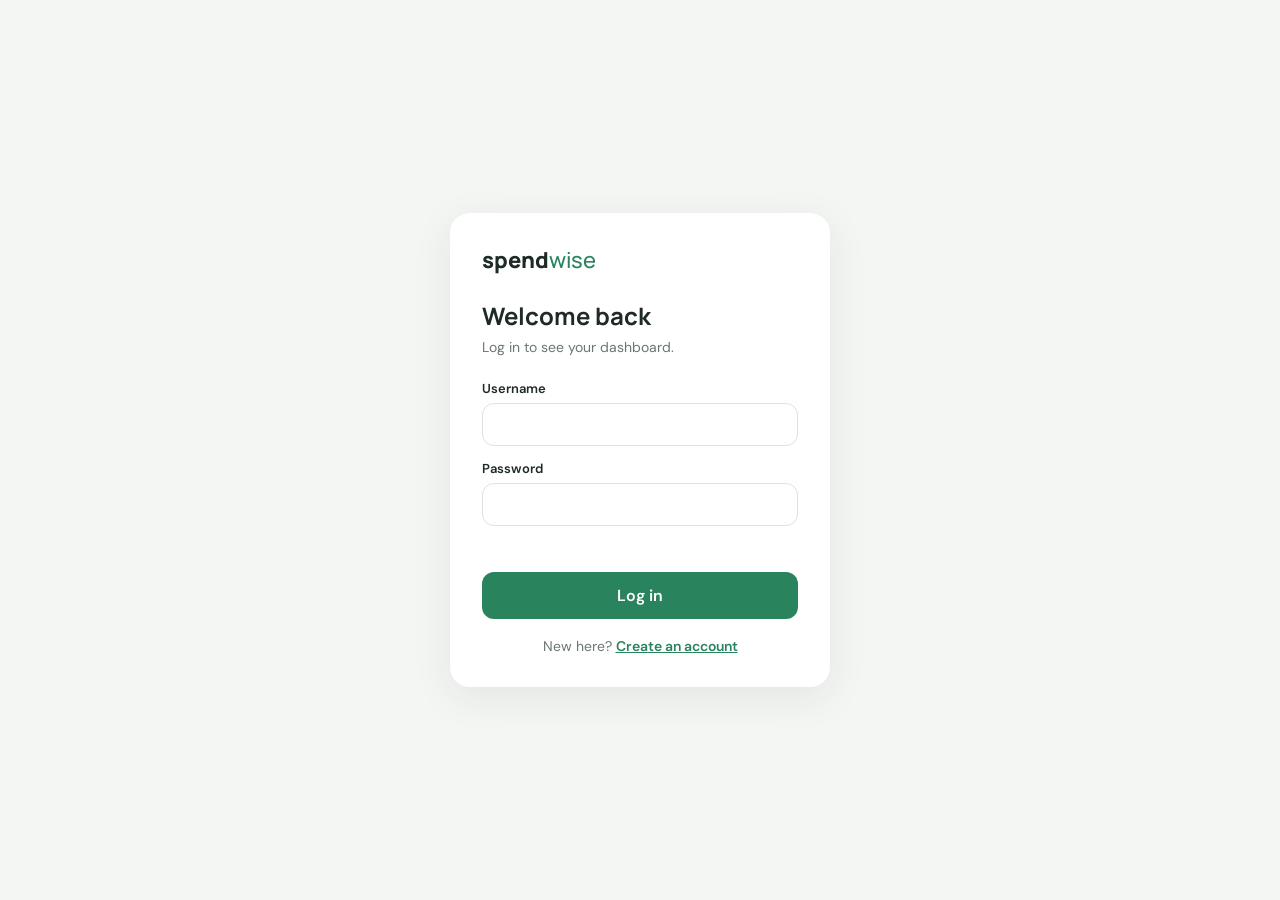
==== login.html @ d8670048 "Add user accounts with login and signup" ====
<!doctype html>
<html lang="en">
<head>
  <meta charset="UTF-8" />
  <meta name="viewport" content="width=device-width, initial-scale=1.0" />
  <title>SpendWise — Log in</title>
  <link rel="preconnect" href="https://fonts.googleapis.com">
  <link rel="preconnect" href="https://fonts.gstatic.com" crossorigin>
  <link href="https://fonts.googleapis.com/css2?family=DM+Sans:wght@400;500;600;700&family=Manrope:wght@500;700;800&display=swap" rel="stylesheet">
  <style>
    * { box-sizing: border-box; }
    body { margin: 0; min-height: 100vh; display: grid; place-items: center; background: #F4F6F3; font-family: 'DM Sans', sans-serif; color: #1E2A24; }
    .card { width: min(380px, 92vw); background: #fff; border-radius: 20px; padding: 32px; box-shadow: 0 10px 40px rgba(30, 42, 36, 0.08); }
    .brand { font-family: Manrope, sans-serif; font-weight: 800; font-size: 22px; margin-bottom: 24px; }
    .brand span { font-weight: 500; color: #29845E; }
    h1 { font-family: Manrope, sans-serif; font-size: 24px; margin: 0 0 6px; }
    .subtitle { margin: 0 0 24px; color: #6B7770; font-size: 14px; }
    label { display: block; font-size: 13px; font-weight: 600; margin-bottom: 14px; }
    input { display: block; width: 100%; margin-top: 6px; padding: 12px 14px; border: 1px solid #DDE3DF; border-radius: 12px; font: inherit; }
    input:focus { outline: 2px solid #29845E; border-color: transparent; }
    button { width: 100%; padding: 13px; border: 0; border-radius: 12px; background: #29845E; color: #fff; font: inherit; font-weight: 600; cursor: pointer; margin-top: 4px; }
    button:disabled { opacity: 0.6; cursor: wait; }
    .error { min-height: 20px; color: #C2410C; font-size: 13px; margin: 0 0 8px; }
    .hint { font-size: 12px; font-weight: 400; color: #6B7770; }
    .switch { text-align: center; font-size: 14px; color: #6B7770; margin: 18px 0 0; }
    .switch a { color: #29845E; font-weight: 600; }
  </style>
</head>
<body>
  <form class="card" id="auth-form">
    <div class="brand">spend<span>wise</span></div>
    <h1 id="title">Welcome back</h1>
    <p class="subtitle" id="subtitle">Log in to see your dashboard.</p>
    <label>Username
      <input name="username" autocomplete="username" required minlength="3" maxlength="30" />
    </label>
    <label>Password <span class="hint" id="password-hint" hidden>(at least 8 characters)</span>
      <input name="password" type="password" autocomplete="current-password" required minlength="8" />
    </label>
    <p class="error" id="error" role="alert"></p>
    <button type="submit" id="submit-button">Log in</button>
    <p class="switch"><span id="switch-text">New here?</span> <a href="#" id="switch-link">Create an account</a></p>
  </form>

  <script>
    let mode = 'login'; // or 'signup'
    const form = document.querySelector('#auth-form');
    const errorText = document.querySelector('#error');
    const submitButton = document.querySelector('#submit-button');

    document.querySelector('#switch-link').addEventListener('click', event => {
      event.preventDefault();
      mode = mode === 'login' ? 'signup' : 'login';
      const isLogin = mode === 'login';
      document.querySelector('#title').textContent = isLogin ? 'Welcome back' : 'Create your account';
      document.querySelector('#subtitle').textContent = isLogin ? 'Log in to see your dashboard.' : 'Start tracking your money in seconds.';
      submitButton.textContent = isLogin ? 'Log in' : 'Sign up';
      document.querySelector('#switch-text').textContent = isLogin ? 'New here?' : 'Already have an account?';
      event.target.textContent = isLogin ? 'Create an account' : 'Log in';
      document.querySelector('#password-hint').hidden = isLogin;
      form.elements.password.autocomplete = isLogin ? 'current-password' : 'new-password';
      errorText.textContent = '';
    });

    form.addEventListener('submit', async event => {
      event.preventDefault();
      errorText.textContent = '';
      submitButton.disabled = true;
      try {
        const res = await fetch(`/api/${mode}`, {
          method: 'POST',
          headers: { 'Content-Type': 'application/json' },
          body: JSON.stringify({ username: form.elements.username.value, password: form.elements.password.value })
        });
        if (res.ok) { window.location.href = '/'; return; }
        const data = await res.json().catch(() => ({}));
        errorText.textContent = data.error || 'Something went wrong. Please try again.';
      } catch {
        errorText.textContent = 'Cannot reach the server. Is "python main.py" running?';
      } finally {
        submitButton.disabled = false;
      }
    });
  </script>
</body>
</html>
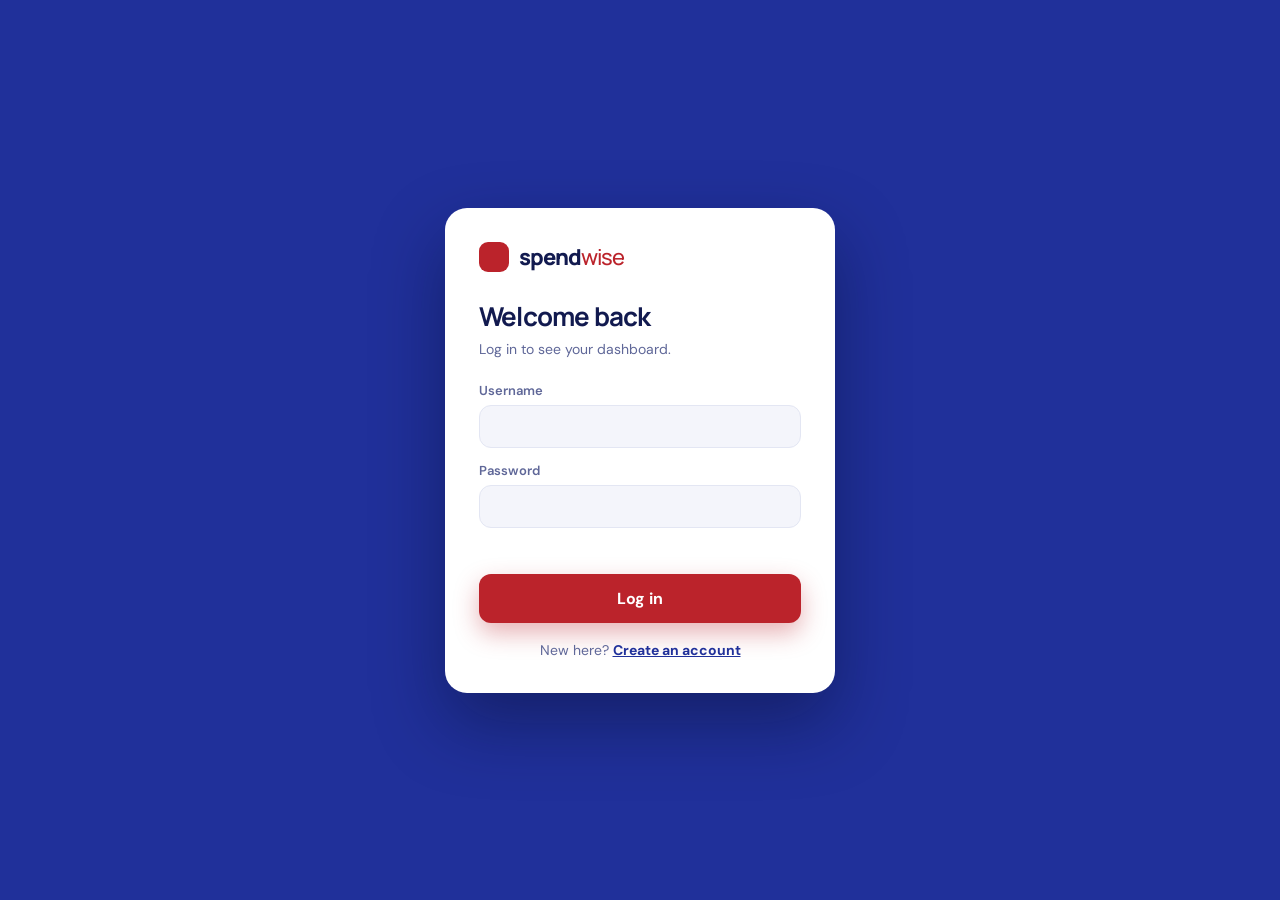
==== commit d94b9ded: "Flat navy, white and red theme" ====
--- a/login.html
+++ b/login.html
@@ -7,28 +7,48 @@
   <link rel="preconnect" href="https://fonts.googleapis.com">
   <link rel="preconnect" href="https://fonts.gstatic.com" crossorigin>
   <link href="https://fonts.googleapis.com/css2?family=DM+Sans:wght@400;500;600;700&family=Manrope:wght@500;700;800&display=swap" rel="stylesheet">
+  <script>
+    try { document.documentElement.dataset.theme = localStorage.getItem('spendwise-theme') || 'light'; } catch (e) {}
+  </script>
   <style>
+    :root {
+      --bg: #20309A;
+      --surface: #FFFFFF; --surface-2: #F4F5FB; --line: #E3E6F3;
+      --text: #121A4F; --muted: #5F6798;
+      --primary: #20309A; --primary-soft: #E4E7F7;
+      --accent: #BB232B; --accent-dark: #9A1A21; --accent-text: #BB232B;
+    }
+    [data-theme="dark"] {
+      --bg: #0B1033;
+      --surface: #151D52; --surface-2: #1B2463; --line: #26307A;
+      --text: #FFFFFF; --muted: #A3ABDB;
+      --primary: #4F63D8; --primary-soft: #222C72;
+      --accent-dark: #D63A42; --accent-text: #F0626A;
+    }
     * { box-sizing: border-box; }
-    body { margin: 0; min-height: 100vh; display: grid; place-items: center; background: #F4F6F3; font-family: 'DM Sans', sans-serif; color: #1E2A24; }
-    .card { width: min(380px, 92vw); background: #fff; border-radius: 20px; padding: 32px; box-shadow: 0 10px 40px rgba(30, 42, 36, 0.08); }
-    .brand { font-family: Manrope, sans-serif; font-weight: 800; font-size: 22px; margin-bottom: 24px; }
-    .brand span { font-weight: 500; color: #29845E; }
-    h1 { font-family: Manrope, sans-serif; font-size: 24px; margin: 0 0 6px; }
-    .subtitle { margin: 0 0 24px; color: #6B7770; font-size: 14px; }
-    label { display: block; font-size: 13px; font-weight: 600; margin-bottom: 14px; }
-    input { display: block; width: 100%; margin-top: 6px; padding: 12px 14px; border: 1px solid #DDE3DF; border-radius: 12px; font: inherit; }
-    input:focus { outline: 2px solid #29845E; border-color: transparent; }
-    button { width: 100%; padding: 13px; border: 0; border-radius: 12px; background: #29845E; color: #fff; font: inherit; font-weight: 600; cursor: pointer; margin-top: 4px; }
-    button:disabled { opacity: 0.6; cursor: wait; }
-    .error { min-height: 20px; color: #C2410C; font-size: 13px; margin: 0 0 8px; }
-    .hint { font-size: 12px; font-weight: 400; color: #6B7770; }
-    .switch { text-align: center; font-size: 14px; color: #6B7770; margin: 18px 0 0; }
-    .switch a { color: #29845E; font-weight: 600; }
+    body { margin: 0; min-height: 100vh; display: grid; place-items: center; background: var(--bg); font-family: 'DM Sans', sans-serif; color: var(--text); }
+    .card { width: min(390px, 92vw); background: var(--surface); border-radius: 22px; padding: 34px; box-shadow: 0 30px 70px rgba(6, 10, 34, 0.4); animation: pop-in .5s cubic-bezier(.5,1.5,.5,1); }
+    @keyframes pop-in { from { opacity: 0; transform: translateY(16px) scale(.97); } to { opacity: 1; transform: none; } }
+    .brand { display: flex; align-items: center; gap: 10px; font-family: Manrope, sans-serif; font-weight: 800; font-size: 22px; letter-spacing: -1px; margin-bottom: 26px; }
+    .brand-mark { width: 30px; height: 30px; border-radius: 9px; background: var(--accent); }
+    .brand span { font-weight: 500; color: var(--accent-text); }
+    h1 { font-family: Manrope, sans-serif; font-size: 26px; letter-spacing: -.8px; margin: 0 0 6px; }
+    .subtitle { margin: 0 0 24px; color: var(--muted); font-size: 14px; }
+    label { display: block; font-size: 13px; font-weight: 600; margin-bottom: 14px; color: var(--muted); }
+    input { display: block; width: 100%; margin-top: 6px; padding: 12px 14px; border: 1px solid var(--line); border-radius: 12px; font: inherit; color: var(--text); background: var(--surface-2); }
+    input:focus { outline: none; border-color: var(--primary); box-shadow: 0 0 0 3px var(--primary-soft); }
+    button { width: 100%; padding: 14px; border: 0; border-radius: 12px; background: var(--accent); color: #fff; font: inherit; font-weight: 700; cursor: pointer; margin-top: 4px; box-shadow: 0 10px 24px rgba(187, 35, 43, .35); transition: transform .15s, background .15s; }
+    button:hover { background: var(--accent-dark); transform: translateY(-2px); }
+    button:disabled { opacity: 0.6; cursor: wait; transform: none; }
+    .error { min-height: 20px; color: var(--accent-text); font-size: 13px; margin: 0 0 8px; }
+    .hint { font-size: 12px; font-weight: 400; color: var(--muted); }
+    .switch { text-align: center; font-size: 14px; color: var(--muted); margin: 18px 0 0; }
+    .switch a { color: var(--primary); font-weight: 700; }
   </style>
 </head>
 <body>
   <form class="card" id="auth-form">
-    <div class="brand">spend<span>wise</span></div>
+    <div class="brand"><span class="brand-mark"></span><div>spend<span>wise</span></div></div>
     <h1 id="title">Welcome back</h1>
     <p class="subtitle" id="subtitle">Log in to see your dashboard.</p>
     <label>Username
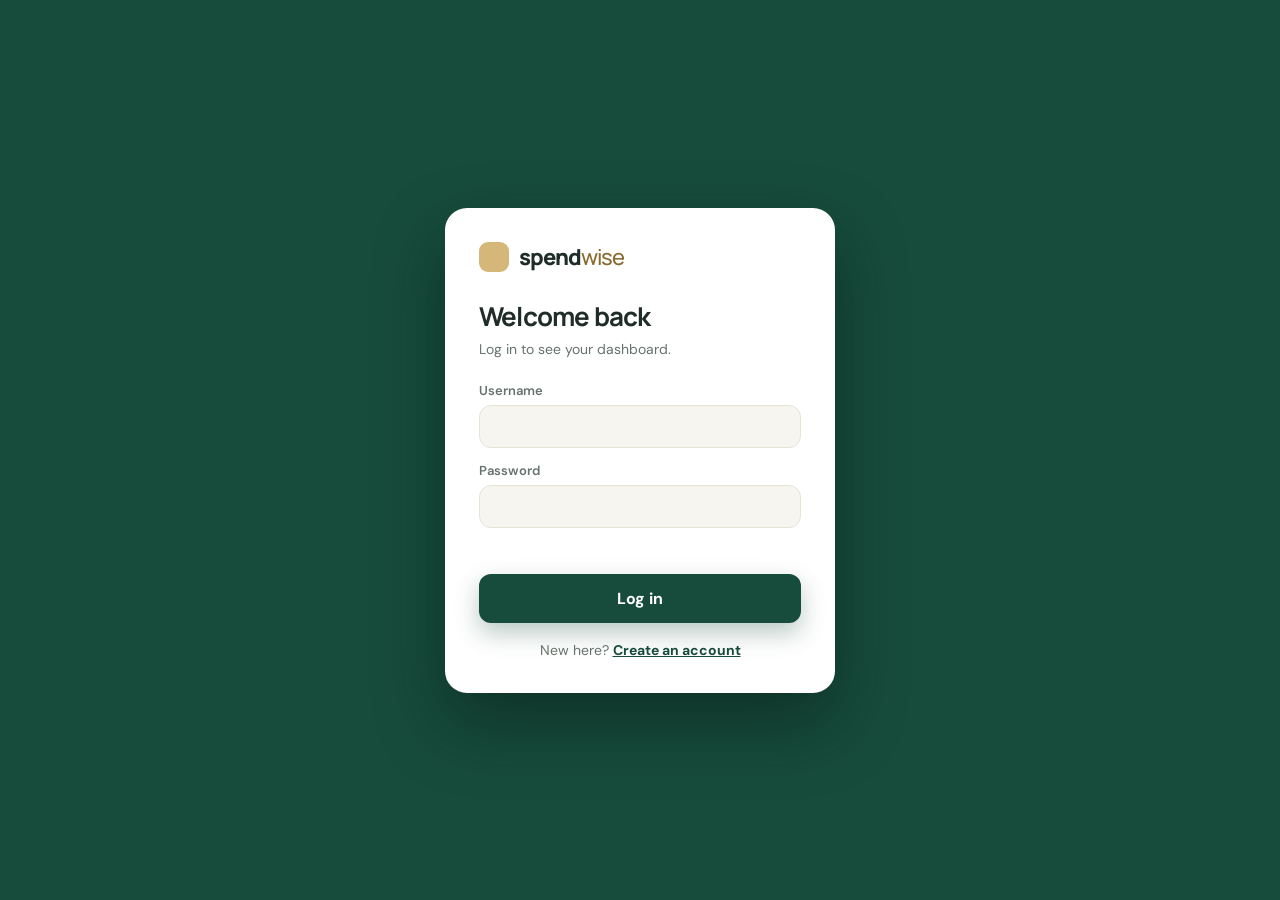
==== commit 3d052c16: "THEME HAS BEEN CHANGED TO A GREEN AND GOLD" ====
--- a/login.html
+++ b/login.html
@@ -12,35 +12,37 @@
   </script>
   <style>
     :root {
-      --bg: #20309A;
-      --surface: #FFFFFF; --surface-2: #F4F5FB; --line: #E3E6F3;
-      --text: #121A4F; --muted: #5F6798;
-      --primary: #20309A; --primary-soft: #E4E7F7;
-      --accent: #BB232B; --accent-dark: #9A1A21; --accent-text: #BB232B;
+      --bg: #174C3C;
+      --surface: #FFFFFF; --surface-2: #F6F5EF; --line: #E6E3D7;
+      --text: #202C27; --muted: #66736C;
+      --primary: #174C3C; --primary-soft: #E3ECE3;
+      --accent: #174C3C; --accent-dark: #0F3529; --accent-text: #8A6A2F;
+      --gold: #D6B77A; --danger: #A8533E;
     }
     [data-theme="dark"] {
-      --bg: #0B1033;
-      --surface: #151D52; --surface-2: #1B2463; --line: #26307A;
-      --text: #FFFFFF; --muted: #A3ABDB;
-      --primary: #4F63D8; --primary-soft: #222C72;
-      --accent-dark: #D63A42; --accent-text: #F0626A;
+      --bg: #0C1B16;
+      --surface: #13291F; --surface-2: #19352A; --line: #23423A;
+      --text: #F3F1E8; --muted: #A7B5AC;
+      --primary: #2E7A5E; --primary-soft: #1D3C31;
+      --accent: #2E7A5E; --accent-dark: #3A8C6D; --accent-text: #D6B77A;
+      --danger: #E0937C;
     }
     * { box-sizing: border-box; }
     body { margin: 0; min-height: 100vh; display: grid; place-items: center; background: var(--bg); font-family: 'DM Sans', sans-serif; color: var(--text); }
-    .card { width: min(390px, 92vw); background: var(--surface); border-radius: 22px; padding: 34px; box-shadow: 0 30px 70px rgba(6, 10, 34, 0.4); animation: pop-in .5s cubic-bezier(.5,1.5,.5,1); }
+    .card { width: min(390px, 92vw); background: var(--surface); border-radius: 22px; padding: 34px; box-shadow: 0 30px 70px rgba(5, 20, 15, 0.45); animation: pop-in .5s cubic-bezier(.5,1.5,.5,1); }
     @keyframes pop-in { from { opacity: 0; transform: translateY(16px) scale(.97); } to { opacity: 1; transform: none; } }
     .brand { display: flex; align-items: center; gap: 10px; font-family: Manrope, sans-serif; font-weight: 800; font-size: 22px; letter-spacing: -1px; margin-bottom: 26px; }
-    .brand-mark { width: 30px; height: 30px; border-radius: 9px; background: var(--accent); }
+    .brand-mark { width: 30px; height: 30px; border-radius: 9px; background: var(--gold); }
     .brand span { font-weight: 500; color: var(--accent-text); }
     h1 { font-family: Manrope, sans-serif; font-size: 26px; letter-spacing: -.8px; margin: 0 0 6px; }
     .subtitle { margin: 0 0 24px; color: var(--muted); font-size: 14px; }
     label { display: block; font-size: 13px; font-weight: 600; margin-bottom: 14px; color: var(--muted); }
     input { display: block; width: 100%; margin-top: 6px; padding: 12px 14px; border: 1px solid var(--line); border-radius: 12px; font: inherit; color: var(--text); background: var(--surface-2); }
     input:focus { outline: none; border-color: var(--primary); box-shadow: 0 0 0 3px var(--primary-soft); }
-    button { width: 100%; padding: 14px; border: 0; border-radius: 12px; background: var(--accent); color: #fff; font: inherit; font-weight: 700; cursor: pointer; margin-top: 4px; box-shadow: 0 10px 24px rgba(187, 35, 43, .35); transition: transform .15s, background .15s; }
+    button { width: 100%; padding: 14px; border: 0; border-radius: 12px; background: var(--accent); color: #fff; font: inherit; font-weight: 700; cursor: pointer; margin-top: 4px; box-shadow: 0 10px 24px rgba(23, 76, 60, .3); transition: transform .15s, background .15s; }
     button:hover { background: var(--accent-dark); transform: translateY(-2px); }
     button:disabled { opacity: 0.6; cursor: wait; transform: none; }
-    .error { min-height: 20px; color: var(--accent-text); font-size: 13px; margin: 0 0 8px; }
+    .error { min-height: 20px; color: var(--danger); font-size: 13px; margin: 0 0 8px; }
     .hint { font-size: 12px; font-weight: 400; color: var(--muted); }
     .switch { text-align: center; font-size: 14px; color: var(--muted); margin: 18px 0 0; }
     .switch a { color: var(--primary); font-weight: 700; }
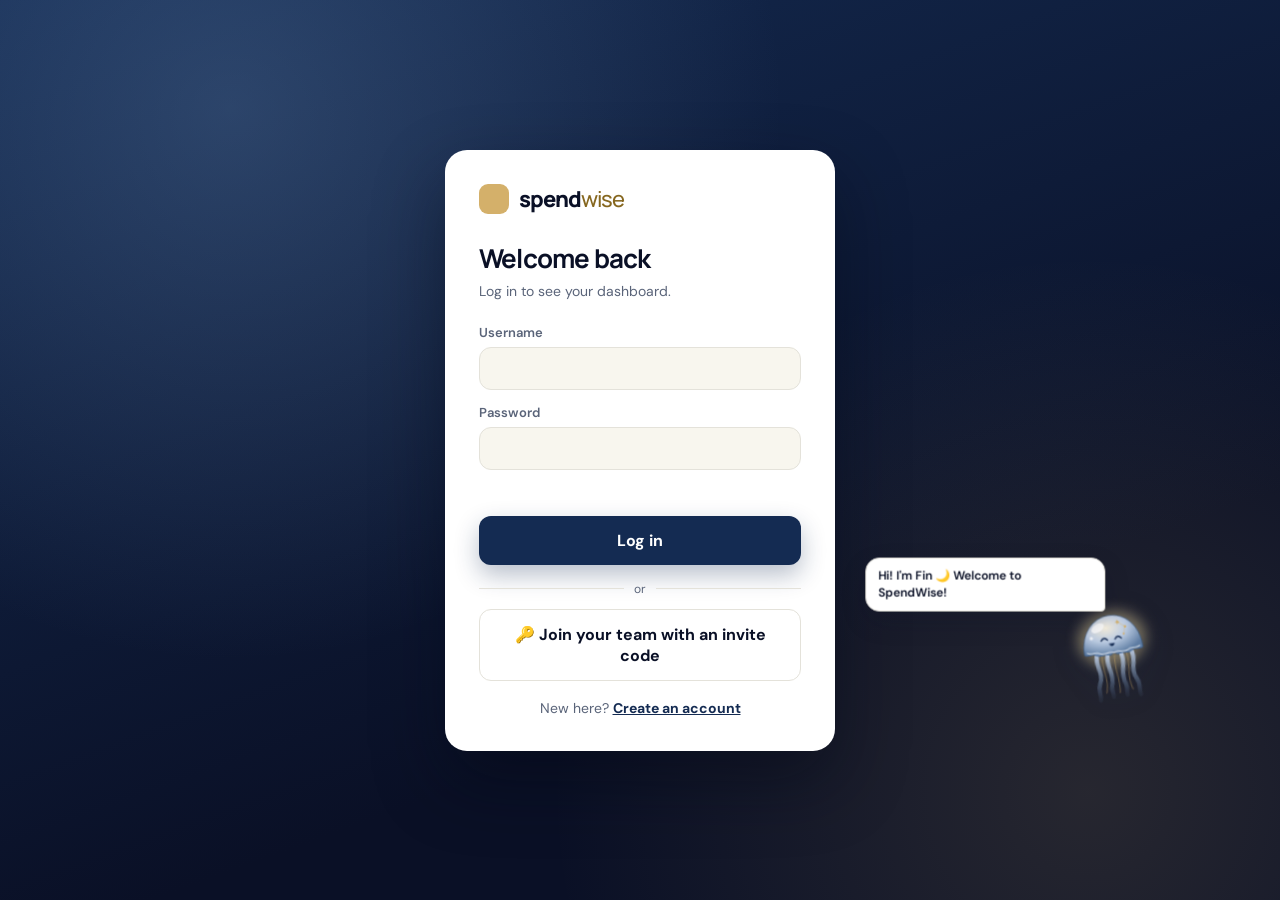
==== commit 25c25eca: "FIN, join with code, delete account, deploy files" ====
--- a/login.html
+++ b/login.html
@@ -10,26 +10,28 @@
   <script>
     try { document.documentElement.dataset.theme = localStorage.getItem('spendwise-theme') || 'light'; } catch (e) {}
   </script>
+  <link rel="stylesheet" href="buddy.css" />
   <style>
     :root {
-      --bg: #174C3C;
-      --surface: #FFFFFF; --surface-2: #F6F5EF; --line: #E6E3D7;
-      --text: #202C27; --muted: #66736C;
-      --primary: #174C3C; --primary-soft: #E3ECE3;
-      --accent: #174C3C; --accent-dark: #0F3529; --accent-text: #8A6A2F;
-      --gold: #D6B77A; --danger: #A8533E;
-    }
+      --bg: #142B52;
+      --surface: #FFFFFF; --surface-2: #F8F6EE; --line: #E4E2DA;
+      --text: #0A1026; --muted: #5A6479;
+      --primary: #142B52; --primary-soft: #E2E8F2;
+      --accent: #142B52; --accent-dark: #0A1026; --accent-text: #86671F;
+      --gold: #D4B06A; --danger: #A8533E;
+    }
+    [data-theme="dark"] body { background: radial-gradient(circle at 18% 12%, rgba(37, 74, 122, .45), transparent 45%), #0A1026; }
     [data-theme="dark"] {
-      --bg: #0C1B16;
-      --surface: #13291F; --surface-2: #19352A; --line: #23423A;
-      --text: #F3F1E8; --muted: #A7B5AC;
-      --primary: #2E7A5E; --primary-soft: #1D3C31;
-      --accent: #2E7A5E; --accent-dark: #3A8C6D; --accent-text: #D6B77A;
+      --bg: #0A1026;
+      --surface: #111B3B; --surface-2: #16244B; --line: #22345E;
+      --text: #F8F6EE; --muted: #A4B0C9;
+      --primary: #254A7A; --primary-soft: #1A2A54;
+      --accent: #254A7A; --accent-dark: #3A64A0; --accent-text: #D4B06A;
       --danger: #E0937C;
     }
     * { box-sizing: border-box; }
-    body { margin: 0; min-height: 100vh; display: grid; place-items: center; background: var(--bg); font-family: 'DM Sans', sans-serif; color: var(--text); }
-    .card { width: min(390px, 92vw); background: var(--surface); border-radius: 22px; padding: 34px; box-shadow: 0 30px 70px rgba(5, 20, 15, 0.45); animation: pop-in .5s cubic-bezier(.5,1.5,.5,1); }
+    body { margin: 0; min-height: 100vh; display: grid; place-items: center; background: radial-gradient(circle at 18% 12%, rgba(93, 126, 168, .35), transparent 42%), radial-gradient(circle at 85% 88%, rgba(212, 176, 106, .14), transparent 40%), linear-gradient(160deg, #142B52, #0A1026 70%); background-attachment: fixed; font-family: 'DM Sans', sans-serif; color: var(--text); }
+    .card { width: min(390px, 92vw); background: var(--surface); border-radius: 22px; padding: 34px; box-shadow: 0 30px 70px rgba(4, 8, 22, 0.45); animation: pop-in .5s cubic-bezier(.5,1.5,.5,1); }
     @keyframes pop-in { from { opacity: 0; transform: translateY(16px) scale(.97); } to { opacity: 1; transform: none; } }
     .brand { display: flex; align-items: center; gap: 10px; font-family: Manrope, sans-serif; font-weight: 800; font-size: 22px; letter-spacing: -1px; margin-bottom: 26px; }
     .brand-mark { width: 30px; height: 30px; border-radius: 9px; background: var(--gold); }
@@ -39,11 +41,24 @@
     label { display: block; font-size: 13px; font-weight: 600; margin-bottom: 14px; color: var(--muted); }
     input { display: block; width: 100%; margin-top: 6px; padding: 12px 14px; border: 1px solid var(--line); border-radius: 12px; font: inherit; color: var(--text); background: var(--surface-2); }
     input:focus { outline: none; border-color: var(--primary); box-shadow: 0 0 0 3px var(--primary-soft); }
-    button { width: 100%; padding: 14px; border: 0; border-radius: 12px; background: var(--accent); color: #fff; font: inherit; font-weight: 700; cursor: pointer; margin-top: 4px; box-shadow: 0 10px 24px rgba(23, 76, 60, .3); transition: transform .15s, background .15s; }
+    button { width: 100%; padding: 14px; border: 0; border-radius: 12px; background: var(--accent); color: #fff; font: inherit; font-weight: 700; cursor: pointer; margin-top: 4px; box-shadow: 0 10px 24px rgba(20, 43, 82, .3); transition: transform .15s, background .15s; }
     button:hover { background: var(--accent-dark); transform: translateY(-2px); }
     button:disabled { opacity: 0.6; cursor: wait; transform: none; }
     .error { min-height: 20px; color: var(--danger); font-size: 13px; margin: 0 0 8px; }
     .hint { font-size: 12px; font-weight: 400; color: var(--muted); }
+    .segmented { display: grid; grid-template-columns: 1fr 1fr; gap: 6px; padding: 5px; border-radius: 14px; background: var(--surface-2); border: 1px solid var(--line); margin-bottom: 16px; }
+    .segmented button { margin: 0; padding: 10px 8px; border-radius: 10px; background: transparent; color: var(--muted); box-shadow: none; font-weight: 600; font-size: 13px; }
+    .segmented button:hover { transform: none; background: var(--surface); }
+    .segmented button.active { background: var(--accent); color: #fff; box-shadow: 0 4px 12px rgba(20, 43, 82, .25); }
+    .segmented.small button { padding: 8px; font-size: 12px; }
+    .segmented.small button.active { background: var(--gold); color: #0A1026; }
+    .type-hint { font-size: 12px; color: var(--muted); margin: -8px 0 14px; line-height: 1.45; }
+    input[name=invite_code] { text-transform: uppercase; letter-spacing: 2px; font-weight: 700; }
+    [hidden] { display: none !important; }
+    .divider { display: flex; align-items: center; gap: 10px; margin: 16px 0 12px; color: var(--muted); font-size: 12px; }
+    .divider::before, .divider::after { content: ''; flex: 1; height: 1px; background: var(--line); }
+    button.ghost { background: transparent; color: var(--text); border: 1.5px solid var(--line); box-shadow: none; margin: 0; }
+    button.ghost:hover { background: var(--surface-2); border-color: var(--gold); }
     .switch { text-align: center; font-size: 14px; color: var(--muted); margin: 18px 0 0; }
     .switch a { color: var(--primary); font-weight: 700; }
   </style>
@@ -53,52 +68,209 @@
     <div class="brand"><span class="brand-mark"></span><div>spend<span>wise</span></div></div>
     <h1 id="title">Welcome back</h1>
     <p class="subtitle" id="subtitle">Log in to see your dashboard.</p>
+    <div id="signup-options" hidden>
+      <div class="segmented" role="tablist" aria-label="Account type">
+        <button type="button" class="active" data-account="individual">👤 Individual</button>
+        <button type="button" data-account="organisation">🏛️ Organisation</button>
+      </div>
+      <p class="type-hint" id="type-hint">Your own money: spending, budgets and savings.</p>
+      <div id="org-options" hidden>
+        <label id="org-name-field">Organisation name
+          <input name="org_name" maxlength="60" placeholder="e.g. Rotaract Club, Cultural Committee" />
+        </label>
+      </div>
+    </div>
+    <div id="join-fields" hidden>
+      <label>Invite code <span class="hint">(your admin shares this)</span>
+        <input name="invite_code" maxlength="12" placeholder="ABCD-1234" autocomplete="off" />
+      </label>
+      <label>Your name <span class="hint">(how your team will see you)</span>
+        <input name="member_name" maxlength="40" placeholder="e.g. Priya" autocomplete="name" />
+      </label>
+      <p class="type-hint">No password needed. You'll stay signed in on this device, and the same code + name gets you back in.</p>
+    </div>
+    <div id="credential-fields">
     <label>Username
       <input name="username" autocomplete="username" required minlength="3" maxlength="30" />
     </label>
     <label>Password <span class="hint" id="password-hint" hidden>(at least 8 characters)</span>
       <input name="password" type="password" autocomplete="current-password" required minlength="8" />
     </label>
+    </div>
     <p class="error" id="error" role="alert"></p>
     <button type="submit" id="submit-button">Log in</button>
+    <div id="join-entry">
+      <div class="divider"><span>or</span></div>
+      <button type="button" class="ghost" id="join-button">🔑 Join your team with an invite code</button>
+    </div>
     <p class="switch"><span id="switch-text">New here?</span> <a href="#" id="switch-link">Create an account</a></p>
   </form>
 
+  <script src="buddy.js"></script>
   <script>
-    let mode = 'login'; // or 'signup'
+    let mode = 'login';             // 'login', 'signup' or 'join'
+    let accountType = 'individual'; // or 'organisation' (sign-up creates a new organisation)
+    const hints = {
+      individual: 'Your own money: spending, budgets and savings.',
+      organisation: 'Start a shared account for your committee, club or team. You\'ll be the admin and get an invite code to share. (Joining a team? Use "Join with an invite code" on the log-in screen.)'
+    };
     const form = document.querySelector('#auth-form');
     const errorText = document.querySelector('#error');
     const submitButton = document.querySelector('#submit-button');
-
-    document.querySelector('#switch-link').addEventListener('click', event => {
+    const switchLink = document.querySelector('#switch-link');
+    const screens = {
+      login: { title: 'Welcome back', subtitle: 'Log in to see your dashboard.', switchText: 'New here?', switchLink: 'Create an account' },
+      signup: { title: 'Create your account', subtitle: 'Start tracking your money in seconds.', switchText: 'Already have an account?', switchLink: 'Log in' },
+      join: { title: 'Join your team', subtitle: 'Enter the invite code from your admin and your name.', switchText: 'Have a username and password?', switchLink: 'Log in' }
+    };
+
+    function updateSignupFields() {
+      const isOrg = accountType === 'organisation';
+      document.querySelectorAll('[data-account]').forEach(b => b.classList.toggle('active', b.dataset.account === accountType));
+      document.querySelector('#org-options').hidden = !isOrg;
+      document.querySelector('#type-hint').textContent = hints[accountType];
+      form.elements.org_name.required = mode === 'signup' && isOrg;
+      if (mode === 'signup') submitButton.textContent = isOrg ? 'Create organisation' : 'Sign up';
+    }
+
+    function setMode(next) {
+      mode = next;
+      const screen = screens[mode];
+      document.querySelector('#title').textContent = screen.title;
+      document.querySelector('#subtitle').textContent = screen.subtitle;
+      document.querySelector('#switch-text').textContent = screen.switchText;
+      switchLink.textContent = screen.switchLink;
+      document.querySelector('#signup-options').hidden = mode !== 'signup';
+      document.querySelector('#join-fields').hidden = mode !== 'join';
+      document.querySelector('#credential-fields').hidden = mode === 'join';
+      document.querySelector('#join-entry').hidden = mode !== 'login';
+      document.querySelector('#password-hint').hidden = mode !== 'signup';
+      // only the fields on screen are required
+      form.elements.username.required = form.elements.password.required = mode !== 'join';
+      form.elements.invite_code.required = form.elements.member_name.required = mode === 'join';
+      form.elements.password.autocomplete = mode === 'signup' ? 'new-password' : 'current-password';
+      submitButton.textContent = mode === 'login' ? 'Log in' : mode === 'join' ? 'Join team' : 'Sign up';
+      updateSignupFields();
+      errorText.textContent = '';
+      (mode === 'join' ? (form.elements.invite_code.value ? form.elements.member_name : form.elements.invite_code) : form.elements.username).focus();
+    }
+
+    switchLink.addEventListener('click', event => {
       event.preventDefault();
-      mode = mode === 'login' ? 'signup' : 'login';
-      const isLogin = mode === 'login';
-      document.querySelector('#title').textContent = isLogin ? 'Welcome back' : 'Create your account';
-      document.querySelector('#subtitle').textContent = isLogin ? 'Log in to see your dashboard.' : 'Start tracking your money in seconds.';
-      submitButton.textContent = isLogin ? 'Log in' : 'Sign up';
-      document.querySelector('#switch-text').textContent = isLogin ? 'New here?' : 'Already have an account?';
-      event.target.textContent = isLogin ? 'Create an account' : 'Log in';
-      document.querySelector('#password-hint').hidden = isLogin;
-      form.elements.password.autocomplete = isLogin ? 'current-password' : 'new-password';
-      errorText.textContent = '';
-    });
+      setMode(mode === 'login' ? 'signup' : 'login');
+    });
+    document.querySelector('#join-button').addEventListener('click', () => setMode('join'));
+
+    document.querySelectorAll('[data-account]').forEach(button => button.addEventListener('click', () => {
+      accountType = button.dataset.account; updateSignupFields(); errorText.textContent = '';
+    }));
+    // A link like /login?join=ABCD-1234 opens the join screen with the code filled in
+    const joinCode = new URLSearchParams(location.search).get('join');
+    if (joinCode) {
+      form.elements.invite_code.value = joinCode.toUpperCase();
+      setMode('join');
+    }
+
+
+    // ---------- Fin, the jellyfish, says hi ----------
+    const fin = SpendBuddy.create();
+    const finLines = () => [
+      "I'm Fin! 🌙 I float around and keep an eye on your money.",
+      'Psst… your dashboard is waiting inside 💰',
+      "Drag me around, I don't mind ✨",
+      'I watch budgets with both eyes. All two of them 👀',
+      mode === 'login' ? 'Got an invite code from your team? Tap "Join your team" 🔑'
+        : mode === 'join' ? 'Just your code and your name. No password to forget 🎉' : 'Already have an account? Log in below 👇'
+    ];
+    fin.setLines(finLines);
+    const card = document.querySelector('#auth-form');
+    // start beside the card and wave hello
+    (function placeFin() {
+      const box = card.getBoundingClientRect();
+      const roomRight = innerWidth - box.right > 140;
+      fin.swimTo(roomRight ? box.right + 30 : Math.max(10, box.left - 110), Math.max(20, box.top + 20), 4);
+    })();
+    setTimeout(() => {
+      fin.celebrate();
+      fin.say(joinCode ? "Hi! I'm Fin 🌙 Ooh, an invite! Let's get you into your team 🎉"
+        : "Hi! I'm Fin 🌙 Welcome to SpendWise!", 5000);
+    }, 700);
+
+    // says hi to you by name
+    let greetedName = '';
+    let nameTimer;
+    form.elements.username.addEventListener('input', () => {
+      clearTimeout(nameTimer);
+      nameTimer = setTimeout(() => {
+        const name = form.elements.username.value.trim();
+        if (name.length < 3 || name.toLowerCase() === greetedName) return;
+        greetedName = name.toLowerCase();
+        fin.say(mode === 'login' ? `Hey ${name}! 👋 Good to see you again.` : `Nice to meet you, ${name}! 👋`, 3500);
+      }, 900);
+    });
+    // covers its eyes while you type your password
+    form.elements.password.addEventListener('focus', () => { fin.setMood('shy'); fin.say("I'm not looking! 🙈", 2500); });
+    form.elements.password.addEventListener('blur', () => fin.setMood('happy'));
+    // reacts to the sign-up choices
+    document.querySelector('#switch-link').addEventListener('click', () => {
+      fin.snap();
+      fin.say(mode === 'signup' ? "A new friend! 🎉 Let's set you up." : 'Welcome back! 🌙', 3000);
+    });
+    document.querySelector('#join-button').addEventListener('click', () => {
+      fin.snap();
+      fin.say('Joining your team? Pop in the code 🔑', 3000);
+    });
+    form.elements.member_name.addEventListener('change', () => {
+      const name = form.elements.member_name.value.trim();
+      if (name.length >= 2) fin.say(`Nice to meet you, ${name}! 👋`, 3000);
+    });
+    document.querySelectorAll('[data-account]').forEach(button => button.addEventListener('click', () => {
+      fin.say(button.dataset.account === 'organisation' ? 'A whole team? I love company! 🫶' : 'Just you and me then 🌙', 2800);
+    }));
+    // gets a bit lonely if nothing happens for a while
+    let idleTimer;
+    const resetIdle = () => {
+      clearTimeout(idleTimer);
+      idleTimer = setTimeout(() => fin.say('Take your time, I\'ll just float here 🌊', 3500), 25000);
+    };
+    ['input', 'pointerdown', 'keydown'].forEach(type => document.addEventListener(type, resetIdle));
+    resetIdle();
 
     form.addEventListener('submit', async event => {
       event.preventDefault();
       errorText.textContent = '';
       submitButton.disabled = true;
       try {
+        const body = mode === 'join'
+          ? { invite_code: form.elements.invite_code.value, name: form.elements.member_name.value }
+          : { username: form.elements.username.value, password: form.elements.password.value,
+              account_type: accountType, org_action: accountType === 'organisation' ? 'create' : undefined,
+              org_name: form.elements.org_name.value };
         const res = await fetch(`/api/${mode}`, {
           method: 'POST',
           headers: { 'Content-Type': 'application/json' },
-          body: JSON.stringify({ username: form.elements.username.value, password: form.elements.password.value })
+          body: JSON.stringify(body)
         });
-        if (res.ok) { window.location.href = '/'; return; }
+        if (res.ok) {
+          // Fin celebrates, then takes you in
+          fin.setMood('excited');
+          fin.celebrate();
+          const joined = mode === 'join' ? await res.json().catch(() => ({})) : {};
+          fin.say(mode === 'login' || joined.returning ? 'Welcome back! Taking you in… 🚀'
+            : mode === 'join' ? `Welcome to ${joined.org || 'the team'}! 🎉` : 'Yay, welcome aboard! 🎉', 2000);
+          setTimeout(() => { window.location.href = '/'; }, 1100);
+          return;
+        }
         const data = await res.json().catch(() => ({}));
         errorText.textContent = data.error || 'Something went wrong. Please try again.';
+        fin.setMood('worried');
+        fin.sideEye();
+        fin.say(res.status === 401 ? 'Hmm, that didn\'t work 😟 Check your username and password?' : 'Oops! Have a look at the message 👇', 3500);
+        setTimeout(() => fin.setMood('happy'), 3500);
       } catch {
         errorText.textContent = 'Cannot reach the server. Is "python main.py" running?';
+        fin.setMood('worried');
+        fin.say("I can't reach the server 😟 Is it running?", 3500);
       } finally {
         submitButton.disabled = false;
       }
--- a/buddy.css
+++ b/buddy.css
@@ -0,0 +1,90 @@
+/* Fin the jellyfish — used by index.html and login.html (see buddy.js). */
+/* =========================================================
+   FIN 🌙 — SpendBuddy, the jellyfish that floats around the app (and the login page)
+   ========================================================= */
+:root{
+  --jelly-core:#FFF8E8;      /* glowing centre of the bell */
+  --jelly-light:#BFD0EA;     /* soft moonlight blue */
+  --jelly-deep:#5D7EA8;      /* moonlight blue edge */
+  --jelly-fade:rgba(93,126,168,.12);
+  --jelly-rim:#254A7A;       /* constellation blue outline */
+  --jelly-ink:#142B52;       /* face */
+  --jelly-gold:#D4B06A;      /* starlight gold */
+  --jelly-glow:rgba(240,215,154,.45);
+}
+[data-theme="dark"]{--jelly-light:#9DB6DC;--jelly-fade:rgba(157,182,220,.08);--jelly-glow:rgba(240,215,154,.32)}
+.jelly-buddy{position:fixed;left:0;top:0;z-index:15;width:78px;height:97px;will-change:transform;pointer-events:none;--swim:1.6s;--look-x:0px;--look-y:0px}
+.jelly-buddy.hidden-buddy{display:none}
+.jelly-body{width:100%;height:100%;transition:transform .35s ease-out}
+.jelly-button{pointer-events:auto;display:block;width:100%;height:100%;padding:0;border:0;background:none;cursor:grab;touch-action:none;border-radius:40% 40% 30% 30%}
+.jelly-buddy.dragging .jelly-button{cursor:grabbing}
+/* pages that style every <button> (like the login page) shouldn't restyle Fin */
+.jelly-buddy .jelly-button,.jelly-buddy .jelly-button:hover,.jelly-buddy .jelly-button:disabled{margin:0;box-shadow:none;background:none;color:inherit;transform:none;opacity:1;font:inherit}
+.jelly-button:focus-visible{outline:3px solid var(--jelly-gold);outline-offset:4px}
+.jelly-button svg{display:block;width:100%;height:100%;overflow:visible;filter:drop-shadow(0 6px 14px rgba(20,43,82,.22))}
+/* drawing */
+.jelly-stop-core{stop-color:var(--jelly-core)}
+.jelly-stop-light{stop-color:var(--jelly-light)}
+.jelly-stop-deep{stop-color:var(--jelly-deep)}
+.jelly-stop-fade{stop-color:var(--jelly-deep);stop-opacity:.12}
+.jelly-aura{fill:var(--jelly-glow);filter:blur(9px);transform-box:fill-box;transform-origin:center;animation:jelly-aura calc(var(--swim) * 1.6) ease-in-out infinite}
+.jelly-dome{fill:url(#jelly-bell-fill);fill-opacity:.94;stroke:var(--jelly-rim);stroke-width:1.4;stroke-opacity:.45}
+.jelly-frill{fill:none;stroke:#fff;stroke-width:1.6;stroke-opacity:.6;stroke-linecap:round}
+.jelly-shine{fill:#fff;opacity:.75}
+.jelly-constellation{fill:none;stroke:var(--jelly-gold);stroke-width:.8;stroke-opacity:.7}
+.jelly-star{fill:var(--jelly-gold)}
+.jelly-ribbon{fill:none;stroke:url(#jelly-ribbon);stroke-width:5.5;stroke-linecap:round;opacity:.9}
+.jelly-thread{fill:none;stroke:var(--jelly-gold);stroke-width:1;stroke-linecap:round;opacity:.55}
+.jelly-eyes circle{fill:var(--jelly-ink)}
+.jelly-pupils circle{fill:#fff;transform:translate(var(--look-x),var(--look-y));transition:transform .12s ease-out}
+.jelly-mouth{fill:none;stroke:var(--jelly-ink);stroke-width:1.8;stroke-linecap:round;stroke-linejoin:round}
+.jelly-open-mouth{fill:var(--jelly-ink)}
+.jelly-drop{fill:#9DC3EE;stroke:var(--jelly-rim);stroke-width:.6}
+.jelly-z{font:800 9px var(--font,sans-serif);fill:var(--jelly-ink);animation:jelly-z 2.4s ease-in-out infinite}
+.jelly-z.small{font-size:7px;animation-delay:.6s}
+/* one face per mood */
+.jelly-face{display:none}
+.mood-happy .jelly-face[data-mood="happy"],.mood-excited .jelly-face[data-mood="excited"],
+.mood-worried .jelly-face[data-mood="worried"],.mood-sleepy .jelly-face[data-mood="sleepy"],.mood-shy .jelly-face[data-mood="shy"]{display:inline}
+.mood-shy .jelly-button svg{transform:rotate(-12deg);transition:transform .3s}
+.jelly-cover{fill:url(#jelly-ribbon);stroke:var(--jelly-rim);stroke-width:.8;stroke-opacity:.4}
+.jelly-buddy.celebrate .jelly-face{display:none}
+.jelly-buddy.celebrate .jelly-face[data-mood="excited"]{display:inline}
+/* swimming: the bell squeezes and the tentacles ripple */
+.jelly-bell{transform-box:fill-box;transform-origin:50% 100%;animation:jelly-pulse var(--swim) ease-in-out infinite}
+.jelly-tentacles{transform-box:fill-box;transform-origin:50% 0;animation:jelly-trail var(--swim) ease-in-out infinite}
+.jelly-ribbon,.jelly-thread{transform-box:fill-box;transform-origin:50% 0;animation:jelly-sway calc(var(--swim) * 1.3) ease-in-out infinite alternate}
+.r2,.t2{animation-delay:-.3s}.r3,.t3{animation-delay:-.6s}.r4{animation-delay:-.9s}
+@keyframes jelly-pulse{0%,100%{transform:scale(1,1)}45%{transform:scale(1.07,.9)}70%{transform:scale(.96,1.05)}}
+@keyframes jelly-trail{0%,100%{transform:scaleY(1)}45%{transform:scaleY(.9) translateY(-2px)}70%{transform:scaleY(1.06)}}
+@keyframes jelly-sway{from{transform:rotate(-5deg)}to{transform:rotate(6deg)}}
+@keyframes jelly-aura{0%,100%{opacity:.55;transform:scale(1)}50%{opacity:.9;transform:scale(1.08)}}
+@keyframes jelly-z{0%,100%{opacity:.3;transform:translateY(0)}50%{opacity:1;transform:translateY(-3px)}}
+/* reactions */
+.jelly-buddy.blink .jelly-eyes,.jelly-buddy.blink .jelly-pupils{transform:scaleY(.12);transform-box:fill-box;transform-origin:center}
+.jelly-buddy.booped .jelly-button svg{animation:jelly-boop .55s cubic-bezier(.3,1.6,.5,1)}
+@keyframes jelly-boop{0%{transform:scale(1)}30%{transform:scale(1.18,.82)}60%{transform:scale(.92,1.1)}100%{transform:scale(1)}}
+.jelly-buddy.wiggle .jelly-button svg{animation:jelly-wiggle .6s ease-in-out}
+@keyframes jelly-wiggle{0%,100%{transform:rotate(0)}25%{transform:rotate(-8deg)}75%{transform:rotate(8deg)}}
+.jelly-buddy.looping .jelly-button svg{animation:jelly-loop 1.2s cubic-bezier(.45,.05,.35,1)}
+@keyframes jelly-loop{0%{transform:rotate(0) translateY(0)}50%{transform:rotate(180deg) translateY(-18px)}100%{transform:rotate(360deg) translateY(0)}}
+.jelly-buddy.celebrate .jelly-button svg{animation:jelly-party 1.5s ease-in-out}
+@keyframes jelly-party{0%{transform:translateY(0) rotate(0)}25%{transform:translateY(-22px) rotate(-12deg)}50%{transform:translateY(0) rotate(360deg)}75%{transform:translateY(-12px) rotate(370deg)}100%{transform:translateY(0) rotate(360deg)}}
+.jelly-buddy.side-eye .jelly-pupils circle{transform:translate(1.6px,-.4px)!important}
+.jelly-buddy.side-eye .jelly-button svg{animation:jelly-shake .5s ease-in-out 2}
+@keyframes jelly-shake{0%,100%{transform:translateX(0)}30%{transform:translateX(-3px)}70%{transform:translateX(3px)}}
+.jelly-buddy.dragging .jelly-ribbon,.jelly-buddy.dragging .jelly-thread{animation-duration:.35s}
+/* stardust trail */
+.jelly-dust{position:fixed;z-index:14;width:5px;height:5px;border-radius:50%;pointer-events:none;background:var(--jelly-gold);box-shadow:0 0 8px 2px var(--jelly-glow);animation:jelly-dust 1.6s ease-out forwards}
+.jelly-dust:nth-of-type(3n){background:#fff;width:4px;height:4px}
+@keyframes jelly-dust{0%{opacity:1;transform:translate(0,0) scale(1)}100%{opacity:0;transform:translate(var(--drift),-34px) scale(.3)}}
+/* speech bubble (follows the jellyfish, flips to whichever side has room) */
+.jelly-bubble{position:absolute;left:62%;bottom:calc(100% - 6px);width:max-content;max-width:240px;padding:9px 12px;border-radius:14px 14px 14px 4px;background:var(--surface,#fff);color:var(--text,#0A1026);border:1px solid var(--line,#E4E2DA);font:600 12px/1.4 var(--font,"DM Sans",sans-serif);box-shadow:0 10px 26px rgba(10,16,38,.18);opacity:0;transform:translateY(6px) scale(.96);transition:opacity .2s,transform .2s;pointer-events:none}
+.jelly-buddy.talking .jelly-bubble{opacity:1;transform:none}
+.jelly-buddy.bubble-left .jelly-bubble{left:auto;right:62%;border-radius:14px 14px 4px 14px}
+.jelly-buddy.bubble-below .jelly-bubble{bottom:auto;top:calc(100% - 4px);border-radius:4px 14px 14px 14px}
+.jelly-buddy.bubble-left.bubble-below .jelly-bubble{border-radius:14px 4px 14px 14px}
+@media(max-width:760px){.jelly-buddy{width:60px;height:75px}.jelly-bubble{max-width:190px}}
+@media print{.jelly-buddy,.jelly-dust{display:none!important}}
+@media(prefers-reduced-motion:reduce){.jelly-bell,.jelly-tentacles,.jelly-ribbon,.jelly-thread,.jelly-aura,.jelly-z{animation:none}}
+
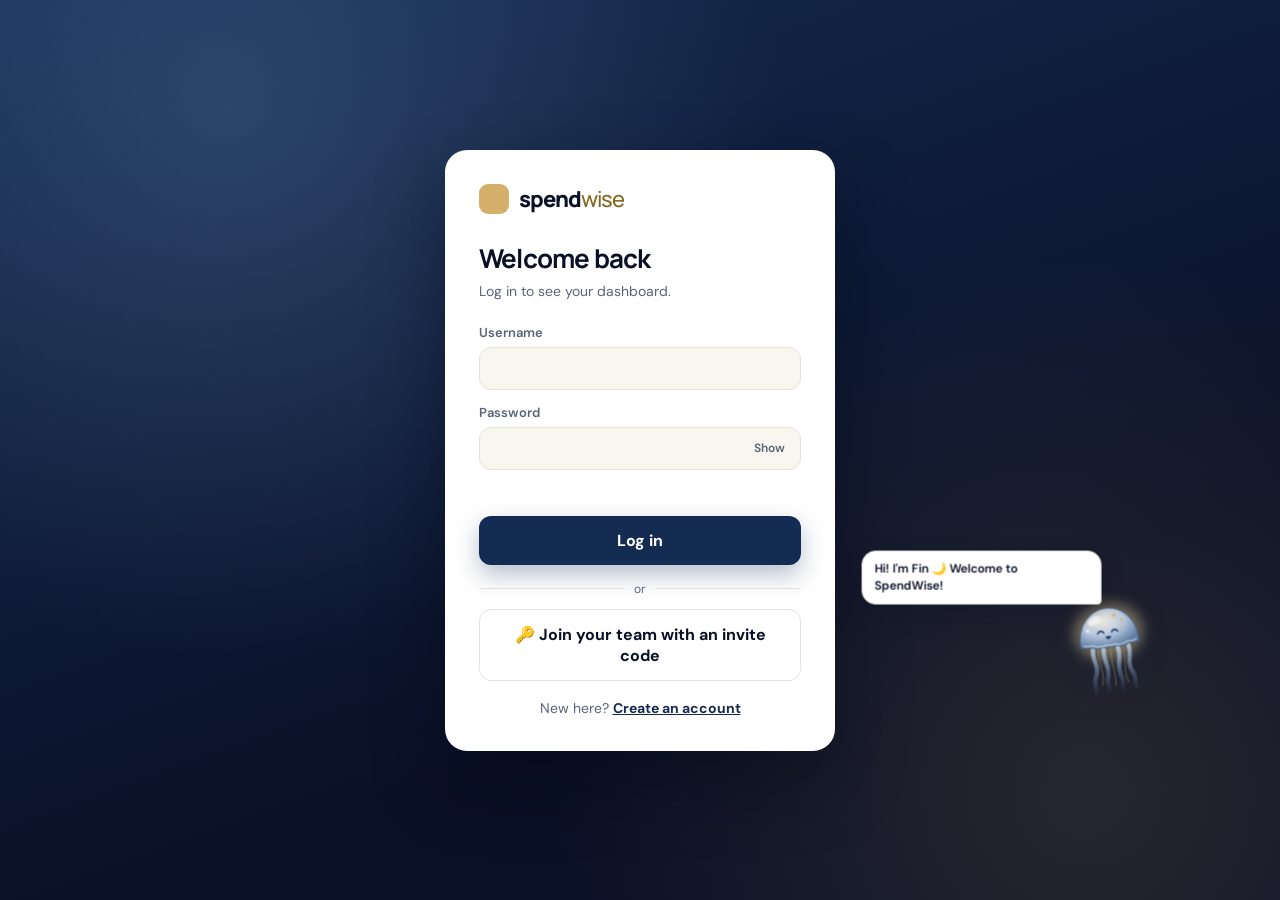
==== commit d6931e60: "No demo numbers, Fin avoids login form, show password" ====
--- a/login.html
+++ b/login.html
@@ -40,6 +40,10 @@
     .subtitle { margin: 0 0 24px; color: var(--muted); font-size: 14px; }
     label { display: block; font-size: 13px; font-weight: 600; margin-bottom: 14px; color: var(--muted); }
     input { display: block; width: 100%; margin-top: 6px; padding: 12px 14px; border: 1px solid var(--line); border-radius: 12px; font: inherit; color: var(--text); background: var(--surface-2); }
+    .pw-wrap { position: relative; display: block; margin-top: 6px; }
+    .pw-wrap input { margin-top: 0; padding-right: 70px; }
+    .pw-toggle { position: absolute; right: 6px; top: 50%; transform: translateY(-50%); width: auto; margin: 0; padding: 6px 10px; border: 0; border-radius: 8px; background: transparent; box-shadow: none; color: var(--muted); font-family: inherit; font-size: 12px; font-weight: 600; cursor: pointer; }
+    .pw-toggle:hover { background: var(--surface-2); color: var(--text); transform: translateY(-50%); }
     input:focus { outline: none; border-color: var(--primary); box-shadow: 0 0 0 3px var(--primary-soft); }
     button { width: 100%; padding: 14px; border: 0; border-radius: 12px; background: var(--accent); color: #fff; font: inherit; font-weight: 700; cursor: pointer; margin-top: 4px; box-shadow: 0 10px 24px rgba(20, 43, 82, .3); transition: transform .15s, background .15s; }
     button:hover { background: var(--accent-dark); transform: translateY(-2px); }
@@ -94,7 +98,10 @@
       <input name="username" autocomplete="username" required minlength="3" maxlength="30" />
     </label>
     <label>Password <span class="hint" id="password-hint" hidden>(at least 8 characters)</span>
-      <input name="password" type="password" autocomplete="current-password" required minlength="8" />
+      <span class="pw-wrap">
+        <input name="password" type="password" autocomplete="current-password" required minlength="8" />
+        <button type="button" class="pw-toggle" id="pw-toggle" aria-label="Show password" aria-pressed="false">Show</button>
+      </span>
     </label>
     </div>
     <p class="error" id="error" role="alert"></p>
@@ -184,6 +191,7 @@
     ];
     fin.setLines(finLines);
     const card = document.querySelector('#auth-form');
+    fin.keepOutOf(card);   // never floats over the boxes you're typing in
     // start beside the card and wave hello
     (function placeFin() {
       const box = card.getBoundingClientRect();
@@ -211,6 +219,17 @@
     // covers its eyes while you type your password
     form.elements.password.addEventListener('focus', () => { fin.setMood('shy'); fin.say("I'm not looking! 🙈", 2500); });
     form.elements.password.addEventListener('blur', () => fin.setMood('happy'));
+    // show / hide what you've typed in the password box
+    const pwToggle = document.querySelector('#pw-toggle');
+    pwToggle.addEventListener('click', () => {
+      const showing = form.elements.password.type === 'text';
+      form.elements.password.type = showing ? 'password' : 'text';
+      pwToggle.textContent = showing ? 'Show' : 'Hide';
+      pwToggle.setAttribute('aria-label', showing ? 'Show password' : 'Hide password');
+      pwToggle.setAttribute('aria-pressed', String(!showing));
+      form.elements.password.focus();
+      if (!showing) fin.say('Okay, now everyone can see it. Not me though 🙈', 2200);
+    });
     // reacts to the sign-up choices
     document.querySelector('#switch-link').addEventListener('click', () => {
       fin.snap();
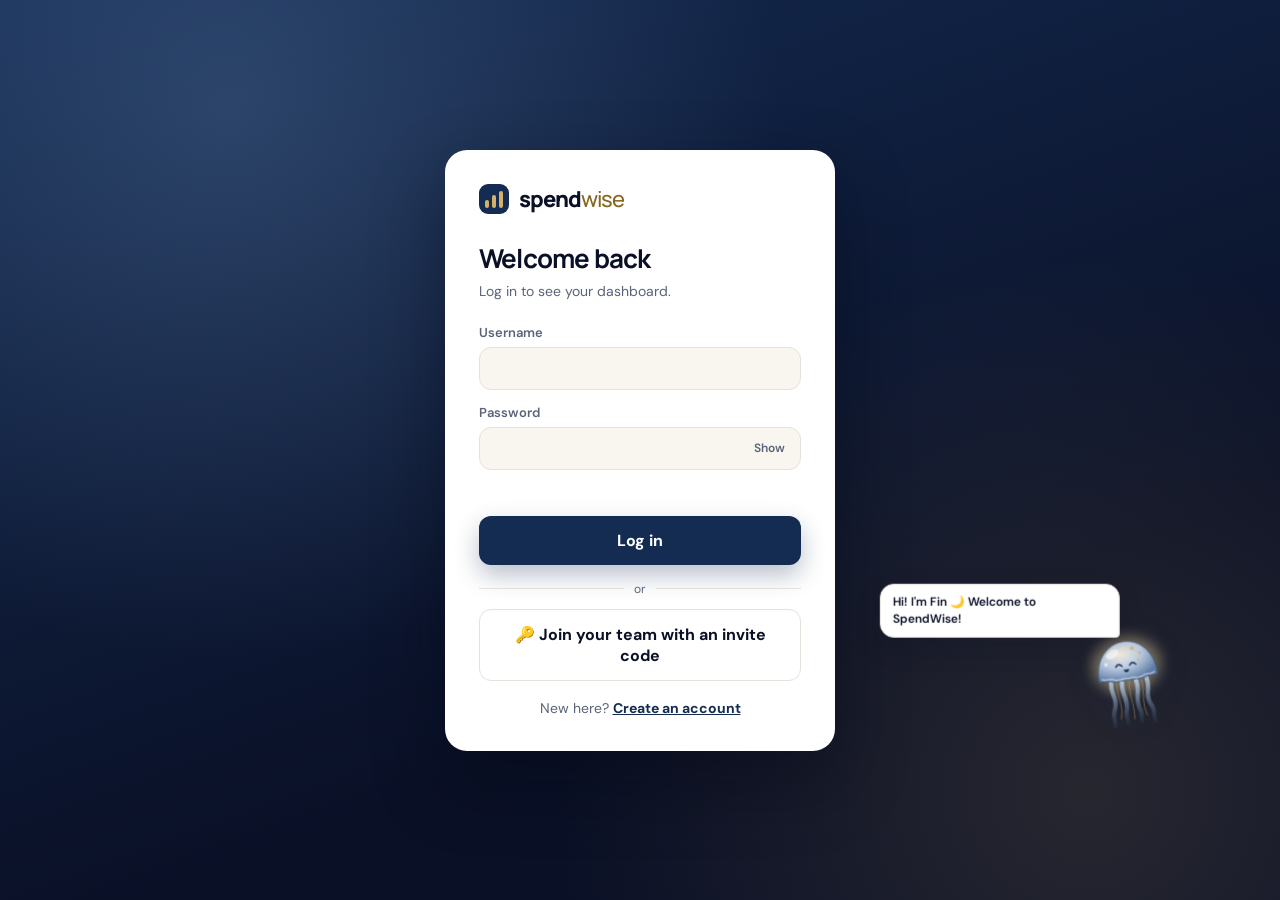
==== commit 969772f2: "Log out in profile, cleaner top bar, login logo, remove beta tag" ====
--- a/login.html
+++ b/login.html
@@ -34,7 +34,9 @@
     .card { width: min(390px, 92vw); background: var(--surface); border-radius: 22px; padding: 34px; box-shadow: 0 30px 70px rgba(4, 8, 22, 0.45); animation: pop-in .5s cubic-bezier(.5,1.5,.5,1); }
     @keyframes pop-in { from { opacity: 0; transform: translateY(16px) scale(.97); } to { opacity: 1; transform: none; } }
     .brand { display: flex; align-items: center; gap: 10px; font-family: Manrope, sans-serif; font-weight: 800; font-size: 22px; letter-spacing: -1px; margin-bottom: 26px; }
-    .brand-mark { width: 30px; height: 30px; border-radius: 9px; background: var(--gold); }
+    .brand-mark { width: 30px; height: 30px; border-radius: 9px; background: var(--primary); display: flex; align-items: flex-end; gap: 3px; padding: 6px; flex: 0 0 auto; }
+    .brand-mark i { display: block; width: 4px; border-radius: 4px; background: var(--gold); }
+    .brand-mark i:nth-child(1) { height: 8px; } .brand-mark i:nth-child(2) { height: 13px; } .brand-mark i:nth-child(3) { height: 17px; }
     .brand span { font-weight: 500; color: var(--accent-text); }
     h1 { font-family: Manrope, sans-serif; font-size: 26px; letter-spacing: -.8px; margin: 0 0 6px; }
     .subtitle { margin: 0 0 24px; color: var(--muted); font-size: 14px; }
@@ -69,7 +71,7 @@
 </head>
 <body>
   <form class="card" id="auth-form">
-    <div class="brand"><span class="brand-mark"></span><div>spend<span>wise</span></div></div>
+    <div class="brand"><span class="brand-mark" aria-hidden="true"><i></i><i></i><i></i></span><div>spend<span>wise</span></div></div>
     <h1 id="title">Welcome back</h1>
     <p class="subtitle" id="subtitle">Log in to see your dashboard.</p>
     <div id="signup-options" hidden>
